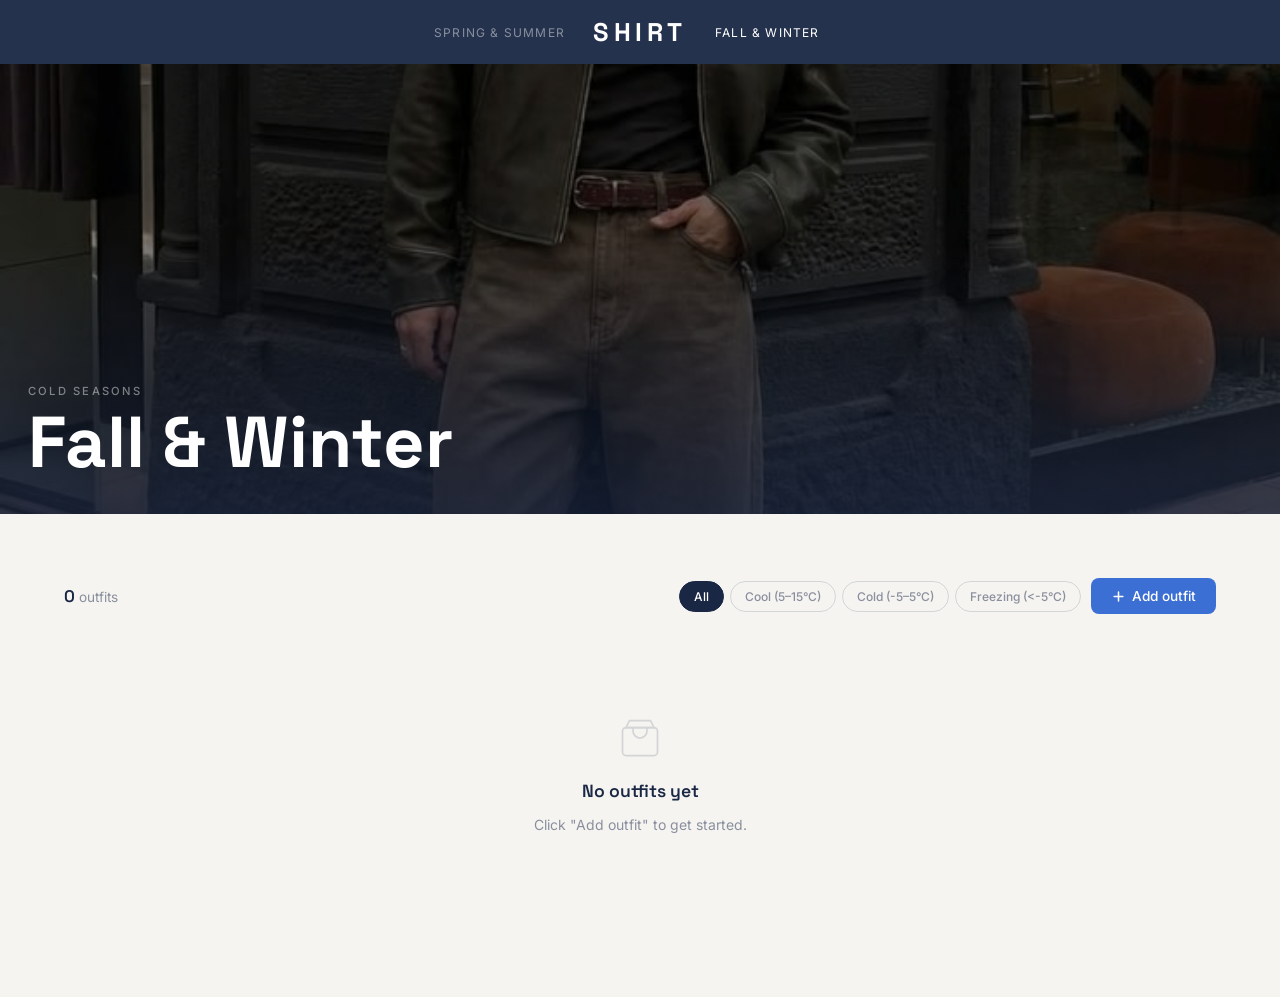
==== pages/cold-seasons.html @ bda4deb5 "Replace description textarea with piece-by-piece bullet list Co-Authored-By: Claude Sonnet 4.6 <nore" ====
<!DOCTYPE html>
<html lang="en">
<head>
  <meta charset="UTF-8" />
  <meta name="viewport" content="width=device-width, initial-scale=1.0" />
  <title>Fall & Winter — SHIRT</title>
  <link rel="icon" type="image/svg+xml" href="data:image/svg+xml,<svg xmlns='http://www.w3.org/2000/svg' viewBox='0 0 64 64'><rect width='64' height='64' rx='12' fill='%231A2744'/><text x='32' y='46' font-family='Georgia,serif' font-size='38' font-weight='700' fill='white' text-anchor='middle'>S</text></svg>" />
  <link rel="preconnect" href="https://fonts.googleapis.com" />
  <link rel="preconnect" href="https://fonts.gstatic.com" crossorigin />
  <link href="https://fonts.googleapis.com/css2?family=Space+Grotesk:wght@400;500;600;700&family=Inter:wght@300;400;500&display=swap" rel="stylesheet" />
  <link rel="stylesheet" href="../assets/css/season.css" />
</head>
<body>

  <header class="header">
    <nav class="nav">
      <a href="warm-seasons.html">Spring & Summer</a>
    </nav>
    <a href="../index.html" class="logo">SHIRT</a>
    <nav class="nav">
      <a href="cold-seasons.html" class="active">Fall & Winter</a>
    </nav>
  </header>

  <section class="page-hero">
    <div class="page-hero-bg" style="background-image: url('../assets/img/fall-banner.jpg')"></div>
    <div class="page-hero-content">
      <span class="season-eyebrow">Cold Seasons</span>
      <h1>Fall & Winter</h1>
    </div>
  </section>

  <main class="page-main">
    <div class="toolbar">
      <div class="outfit-count"><span id="outfit-count">0</span> outfits</div>
      <div class="toolbar-right">
        <div class="filter-bar">
          <button class="filter-btn active" data-filter="all">All</button>
          <button class="filter-btn" data-filter="cool">Cool (5–15°C)</button>
          <button class="filter-btn" data-filter="cold">Cold (-5–5°C)</button>
          <button class="filter-btn" data-filter="freezing">Freezing (&lt;-5°C)</button>
        </div>
        <button class="btn-add" onclick="openModal()">
          <svg viewBox="0 0 24 24" fill="none" stroke="currentColor" stroke-width="2.5" stroke-linecap="round"><path d="M12 5v14M5 12h14"/></svg>
          Add outfit
        </button>
      </div>
    </div>

    <div class="outfit-grid" id="outfit-grid"></div>
  </main>

  <!-- MODAL -->
  <div class="modal-overlay" id="modal-overlay">
    <div class="modal">
      <div class="modal-header">
        <h2 class="modal-title">New outfit</h2>
        <button class="modal-close" onclick="closeModal()">
          <svg viewBox="0 0 24 24" fill="none" stroke="currentColor" stroke-width="2" stroke-linecap="round"><path d="M18 6L6 18M6 6l12 12"/></svg>
        </button>
      </div>
      <form id="outfit-form">
        <div class="form-group">
          <label>Photo</label>
          <div class="img-upload" id="img-upload">
            <input type="file" id="img-input" accept="image/*" />
            <svg viewBox="0 0 24 24" fill="none" stroke="currentColor" stroke-width="1.5"><path d="M21 15v4a2 2 0 01-2 2H5a2 2 0 01-2-2v-4M17 8l-5-5-5 5M12 3v12"/></svg>
            <span>Click to upload a photo</span>
            <img id="img-preview" style="display:none" />
          </div>
        </div>
        <div class="form-group">
          <label>Name</label>
          <input type="text" name="name" placeholder="e.g. Cozy winter layer" required />
        </div>
        <div class="form-row">
          <div class="form-group">
            <label>Weather</label>
            <select name="weather">
              <option value="cool">Cool (5–15°C)</option>
              <option value="cold" selected>Cold (-5–5°C)</option>
              <option value="freezing">Freezing (&lt;-5°C)</option>
            </select>
          </div>
          <div class="form-group">
            <label>Tags</label>
            <input type="text" name="tags" placeholder="layered, wool, dark…" />
          </div>
        </div>
        <div class="form-group">
          <label>Pieces</label>
          <div class="pieces-input">
            <div id="pieces-list" class="pieces-list"></div>
            <div class="pieces-add-row">
              <input type="text" id="piece-input" placeholder="White jersey, blue jeans…" autocomplete="off" />
              <button type="button" id="piece-add-btn">+</button>
            </div>
          </div>
        </div>
        <div class="modal-footer">
          <button type="button" class="btn-cancel" onclick="closeModal()">Cancel</button>
          <button type="submit" class="btn-save">Save outfit</button>
        </div>
      </form>
    </div>
  </div>

  <script>const SEASON_KEY = 'shirt_cold'; const SEASON_NAME = 'Fall & Winter';</script>
  <script src="../assets/js/season.js"></script>
</body>
</html>
---- assets/css/season.css ----
/* ─── SEASON PAGE ─────────────────────────────────────────── */
*, *::before, *::after { box-sizing: border-box; margin: 0; padding: 0; }

:root {
  --navy:   #1A2744;
  --cream:  #F5F4F0;
  --accent: #3B6FD4;
  --muted:  #8A8F9E;
}

html { scroll-behavior: smooth; }

body {
  font-family: 'Inter', sans-serif;
  background: var(--cream);
  color: var(--navy);
  min-height: 100vh;
}

/* ─── HEADER ──────────────────────────────────────────────── */
.header {
  position: fixed;
  top: 0; left: 0; right: 0;
  z-index: 100;
  height: 64px;
  display: flex;
  align-items: center;
  justify-content: center;
  padding: 0 20px;
  background: rgba(26,39,68,0.95);
  backdrop-filter: blur(12px);
}

.logo {
  font-family: 'Space Grotesk', sans-serif;
  font-weight: 700;
  font-size: 1.6rem;
  color: #fff;
  text-decoration: none;
  letter-spacing: 0.18em;
  flex-shrink: 0;
  transition: letter-spacing 0.4s ease;
}

.logo:hover { letter-spacing: 0.26em; }

.nav {
  display: flex;
  align-items: center;
  gap: 24px;
  flex: 1;
  overflow: hidden;
}

.nav:first-of-type { justify-content: flex-end; padding-right: 28px; }
.nav:last-of-type  { justify-content: flex-start; padding-left: 28px; }

.nav a {
  font-size: 0.75rem;
  font-weight: 400;
  letter-spacing: 0.1em;
  text-transform: uppercase;
  color: rgba(255,255,255,0.45);
  text-decoration: none;
  white-space: nowrap;
  transition: color 0.25s;
}

.nav a:hover,
.nav a.active { color: #fff; }

/* ─── HERO BANNER ─────────────────────────────────────────── */
.page-hero {
  height: 50vh;
  min-height: 260px;
  margin-top: 64px;
  position: relative;
  display: flex;
  align-items: flex-end;
  padding: 36px 28px;
  overflow: hidden;
}

.page-hero-bg {
  position: absolute;
  inset: 0;
  background-size: cover;
  background-position: center;
  filter: brightness(0.5);
}

.page-hero::after {
  content: '';
  position: absolute;
  inset: 0;
  background: linear-gradient(to top, rgba(26,39,68,0.65) 0%, transparent 60%);
}

.page-hero-content { position: relative; z-index: 2; }

.season-eyebrow {
  display: block;
  font-size: 0.7rem;
  font-weight: 500;
  letter-spacing: 0.2em;
  text-transform: uppercase;
  color: rgba(255,255,255,0.45);
  margin-bottom: 8px;
}

.page-hero h1 {
  font-family: 'Space Grotesk', sans-serif;
  font-size: clamp(2.4rem, 6vw, 4.5rem);
  font-weight: 700;
  color: #fff;
  line-height: 1;
}

/* ─── MAIN CONTENT ────────────────────────────────────────── */
.page-main {
  max-width: 1360px;
  margin: 0 auto;
  padding: 48px 28px 80px;
}

/* ─── TOOLBAR ─────────────────────────────────────────────── */
.toolbar {
  display: flex;
  align-items: center;
  justify-content: space-between;
  flex-wrap: wrap;
  gap: 12px;
  margin-bottom: 32px;
}

.outfit-count {
  font-size: 0.85rem;
  color: var(--muted);
}

.outfit-count span {
  font-family: 'Space Grotesk', sans-serif;
  font-size: 1.05rem;
  font-weight: 600;
  color: var(--navy);
}

.toolbar-right {
  display: flex;
  align-items: center;
  gap: 10px;
  flex-wrap: wrap;
}

.filter-bar {
  display: flex;
  gap: 6px;
  flex-wrap: wrap;
}

.filter-btn {
  font-family: 'Inter', sans-serif;
  font-size: 0.75rem;
  font-weight: 500;
  padding: 7px 14px;
  border-radius: 999px;
  border: 1px solid rgba(26,39,68,0.15);
  background: transparent;
  color: var(--muted);
  cursor: pointer;
  white-space: nowrap;
  transition: all 0.2s;
}

.filter-btn:hover  { border-color: var(--navy); color: var(--navy); }
.filter-btn.active { background: var(--navy); color: #fff; border-color: var(--navy); }

.btn-add {
  display: flex;
  align-items: center;
  gap: 6px;
  font-family: 'Inter', sans-serif;
  font-size: 0.85rem;
  font-weight: 500;
  padding: 10px 20px;
  border-radius: 8px;
  border: none;
  background: var(--accent);
  color: #fff;
  cursor: pointer;
  white-space: nowrap;
  transition: background 0.2s, transform 0.2s;
}

.btn-add:hover { background: #2d59be; transform: translateY(-1px); }
.btn-add svg { width: 15px; height: 15px; flex-shrink: 0; }

/* ─── OUTFIT GRID ─────────────────────────────────────────── */
.outfit-grid {
  display: grid;
  grid-template-columns: repeat(auto-fill, minmax(240px, 1fr));
  gap: 20px;
}

.outfit-card {
  background: #fff;
  border-radius: 14px;
  overflow: hidden;
  border: 1px solid rgba(26,39,68,0.07);
  transition: transform 0.3s, box-shadow 0.3s;
  position: relative;
}

@media (hover: hover) {
  .outfit-card:hover {
    transform: translateY(-5px);
    box-shadow: 0 16px 40px rgba(26,39,68,0.1);
  }
  .outfit-card:hover .outfit-actions { opacity: 1; }
}

.outfit-img {
  width: 100%;
  display: block;
}

@media (min-width: 640px) {
  .outfit-img {
    aspect-ratio: 3/4;
    object-fit: cover;
    object-position: top;
  }
}

.outfit-img-placeholder {
  width: 100%;
  aspect-ratio: 3/4;
  background: linear-gradient(135deg, #f0eff0 0%, #e4e3df 100%);
  display: flex;
  align-items: center;
  justify-content: center;
  color: #c5c4c0;
}

.outfit-img-placeholder svg { width: 44px; height: 44px; }

.outfit-body { padding: 16px; }

.outfit-name {
  font-family: 'Space Grotesk', sans-serif;
  font-size: 0.95rem;
  font-weight: 600;
  color: var(--navy);
  margin-bottom: 6px;
  white-space: nowrap;
  overflow: hidden;
  text-overflow: ellipsis;
}

.outfit-meta {
  display: flex;
  align-items: center;
  margin-bottom: 10px;
}

.outfit-weather {
  display: flex;
  align-items: center;
  gap: 4px;
  font-size: 0.75rem;
  color: var(--muted);
}

.outfit-weather svg { width: 13px; height: 13px; flex-shrink: 0; }

.outfit-tags {
  display: flex;
  flex-wrap: wrap;
  gap: 5px;
}

.tag {
  font-size: 0.68rem;
  font-weight: 500;
  padding: 3px 9px;
  border-radius: 999px;
  background: var(--cream);
  color: var(--muted);
  border: 1px solid rgba(26,39,68,0.08);
}

/* delete button — always visible on touch, hover-only on desktop */
.outfit-actions {
  position: absolute;
  top: 10px;
  right: 10px;
  display: flex;
  gap: 6px;
  opacity: 1;           /* always visible on touch */
}

@media (hover: hover) {
  .outfit-actions { opacity: 0; transition: opacity 0.2s; }
}

.action-btn {
  width: 30px;
  height: 30px;
  border-radius: 8px;
  border: none;
  display: flex;
  align-items: center;
  justify-content: center;
  cursor: pointer;
}

.action-btn.edit   { background: rgba(255,255,255,0.88); color: var(--navy); }
.action-btn.delete { background: rgba(210,40,40,0.88);  color: #fff; }
.action-btn svg { width: 13px; height: 13px; }

/* ─── EMPTY STATE ─────────────────────────────────────────── */
.empty-state {
  grid-column: 1 / -1;
  display: flex;
  flex-direction: column;
  align-items: center;
  gap: 14px;
  padding: 64px 24px;
  color: var(--muted);
  text-align: center;
}

.empty-state svg { width: 56px; height: 56px; opacity: 0.3; }

.empty-state h3 {
  font-family: 'Space Grotesk', sans-serif;
  font-size: 1.1rem;
  font-weight: 600;
  color: var(--navy);
}

.empty-state p { font-size: 0.875rem; }

/* ─── MODAL ───────────────────────────────────────────────── */
.modal-overlay {
  position: fixed;
  inset: 0;
  background: rgba(10,16,32,0.55);
  backdrop-filter: blur(6px);
  z-index: 200;
  display: flex;
  align-items: flex-end;        /* bottom sheet on mobile */
  justify-content: center;
  opacity: 0;
  pointer-events: none;
  transition: opacity 0.3s;
}

.modal-overlay.open {
  opacity: 1;
  pointer-events: all;
}

.modal {
  background: #fff;
  border-radius: 20px 20px 0 0;
  width: 100%;
  max-height: 92dvh;
  overflow-y: auto;
  padding: 28px 20px 36px;
  transform: translateY(24px);
  transition: transform 0.35s cubic-bezier(0.4,0,0.2,1);
}

.modal-overlay.open .modal { transform: translateY(0); }

/* pull handle */
.modal::before {
  content: '';
  display: block;
  width: 36px;
  height: 4px;
  border-radius: 2px;
  background: rgba(26,39,68,0.12);
  margin: 0 auto 24px;
}

.modal-header {
  display: flex;
  align-items: center;
  justify-content: space-between;
  margin-bottom: 24px;
}

.modal-title {
  font-family: 'Space Grotesk', sans-serif;
  font-size: 1.3rem;
  font-weight: 700;
  color: var(--navy);
}

.modal-close {
  width: 34px;
  height: 34px;
  border-radius: 8px;
  border: 1px solid rgba(26,39,68,0.1);
  background: transparent;
  display: flex;
  align-items: center;
  justify-content: center;
  cursor: pointer;
  color: var(--muted);
  flex-shrink: 0;
}

.form-group { margin-bottom: 18px; }

.form-group label {
  display: block;
  font-size: 0.75rem;
  font-weight: 500;
  letter-spacing: 0.07em;
  text-transform: uppercase;
  color: var(--muted);
  margin-bottom: 7px;
}

.form-group input,
.form-group select,
.form-group textarea {
  width: 100%;
  font-family: 'Inter', sans-serif;
  font-size: 1rem;     /* 16px — prevent iOS zoom */
  color: var(--navy);
  background: var(--cream);
  border: 1px solid rgba(26,39,68,0.12);
  border-radius: 10px;
  padding: 12px 14px;
  outline: none;
  transition: border-color 0.2s;
  -webkit-appearance: none;
}

.form-group input:focus,
.form-group select:focus,
.form-group textarea:focus { border-color: var(--accent); }

.form-group textarea { resize: vertical; min-height: 72px; }

.img-upload {
  width: 80%;
  margin: 0 auto;
  aspect-ratio: 3/4;
  border: 2px dashed rgba(26,39,68,0.15);
  border-radius: 12px;
  display: flex;
  flex-direction: column;
  align-items: center;
  justify-content: center;
  gap: 8px;
  cursor: pointer;
  position: relative;
  overflow: hidden;
  background: var(--cream);
}

.img-upload input { position: absolute; inset: 0; opacity: 0; cursor: pointer; }
.img-upload svg   { width: 28px; height: 28px; color: var(--muted); }
.img-upload span  { font-size: 0.82rem; color: var(--muted); }

.img-upload img {
  position: absolute;
  inset: 0;
  width: 100%;
  height: 100%;
  object-fit: cover;
}

/* ─── PIECES INPUT ────────────────────────────────────────── */
.pieces-input {
  border: 1px solid rgba(26,39,68,0.12);
  border-radius: 10px;
  background: var(--cream);
  padding: 10px 12px;
}

.pieces-list { display: flex; flex-direction: column; gap: 4px; margin-bottom: 8px; }

.piece-item {
  display: flex;
  align-items: center;
  gap: 8px;
  font-size: 0.88rem;
  color: var(--navy);
}

.piece-bullet { color: var(--muted); flex-shrink: 0; }
.piece-text   { flex: 1; }

.piece-remove {
  background: none;
  border: none;
  color: var(--muted);
  cursor: pointer;
  font-size: 1rem;
  line-height: 1;
  padding: 0 2px;
  flex-shrink: 0;
}

.piece-remove:hover { color: #d22828; }

.pieces-add-row {
  display: flex;
  gap: 8px;
}

.pieces-add-row input {
  flex: 1;
  font-family: 'Inter', sans-serif;
  font-size: 0.9rem;
  color: var(--navy);
  background: transparent;
  border: none;
  outline: none;
  padding: 4px 0;
}

.pieces-add-row input::placeholder { color: var(--muted); }

#piece-add-btn {
  width: 28px;
  height: 28px;
  border-radius: 6px;
  border: none;
  background: var(--accent);
  color: #fff;
  font-size: 1.2rem;
  line-height: 1;
  cursor: pointer;
  flex-shrink: 0;
  display: flex;
  align-items: center;
  justify-content: center;
}

/* ─── PIECES LIST ON CARD ─────────────────────────────────── */
.piece-list {
  list-style: none;
  margin-top: 10px;
  display: flex;
  flex-direction: column;
  gap: 3px;
}

.piece-list li {
  font-size: 0.78rem;
  color: var(--muted);
  padding-left: 12px;
  position: relative;
  line-height: 1.4;
}

.piece-list li::before {
  content: '—';
  position: absolute;
  left: 0;
  color: rgba(26,39,68,0.25);
}

.form-row { display: grid; grid-template-columns: 1fr 1fr; gap: 14px; }

.modal-footer {
  display: flex;
  gap: 10px;
  margin-top: 24px;
}

.btn-cancel {
  flex: 1;
  font-family: 'Inter', sans-serif;
  font-size: 0.9rem;
  font-weight: 500;
  padding: 13px;
  border-radius: 10px;
  border: 1px solid rgba(26,39,68,0.15);
  background: transparent;
  color: var(--muted);
  cursor: pointer;
}

.btn-save {
  flex: 2;
  font-family: 'Inter', sans-serif;
  font-size: 0.9rem;
  font-weight: 500;
  padding: 13px;
  border-radius: 10px;
  border: none;
  background: var(--accent);
  color: #fff;
  cursor: pointer;
  transition: background 0.2s;
}

.btn-save:hover { background: #2d59be; }

/* ─── TABLET & DESKTOP ────────────────────────────────────── */
@media (min-width: 640px) {
  .page-main { padding: 56px 48px 100px; }

  .modal-overlay { align-items: center; }

  .modal {
    border-radius: 20px;
    max-width: 500px;
    padding: 36px;
    max-height: 90vh;
  }

  .modal::before { display: none; }

  .form-row { gap: 16px; }

  .btn-cancel, .btn-save { flex: none; padding: 12px 24px; }
  .btn-save { padding: 12px 32px; }
  .modal-footer { justify-content: flex-end; }
}

@media (min-width: 1024px) {
  .page-main { padding: 64px 64px 100px; }
  .outfit-grid { gap: 24px; }
}

/* ─── SMALL PHONES ────────────────────────────────────────── */
@media (max-width: 400px) {
  .nav { display: none; }
  .toolbar-right { width: 100%; }
  .btn-add { width: 100%; justify-content: center; }
  .form-row { grid-template-columns: 1fr; }
}
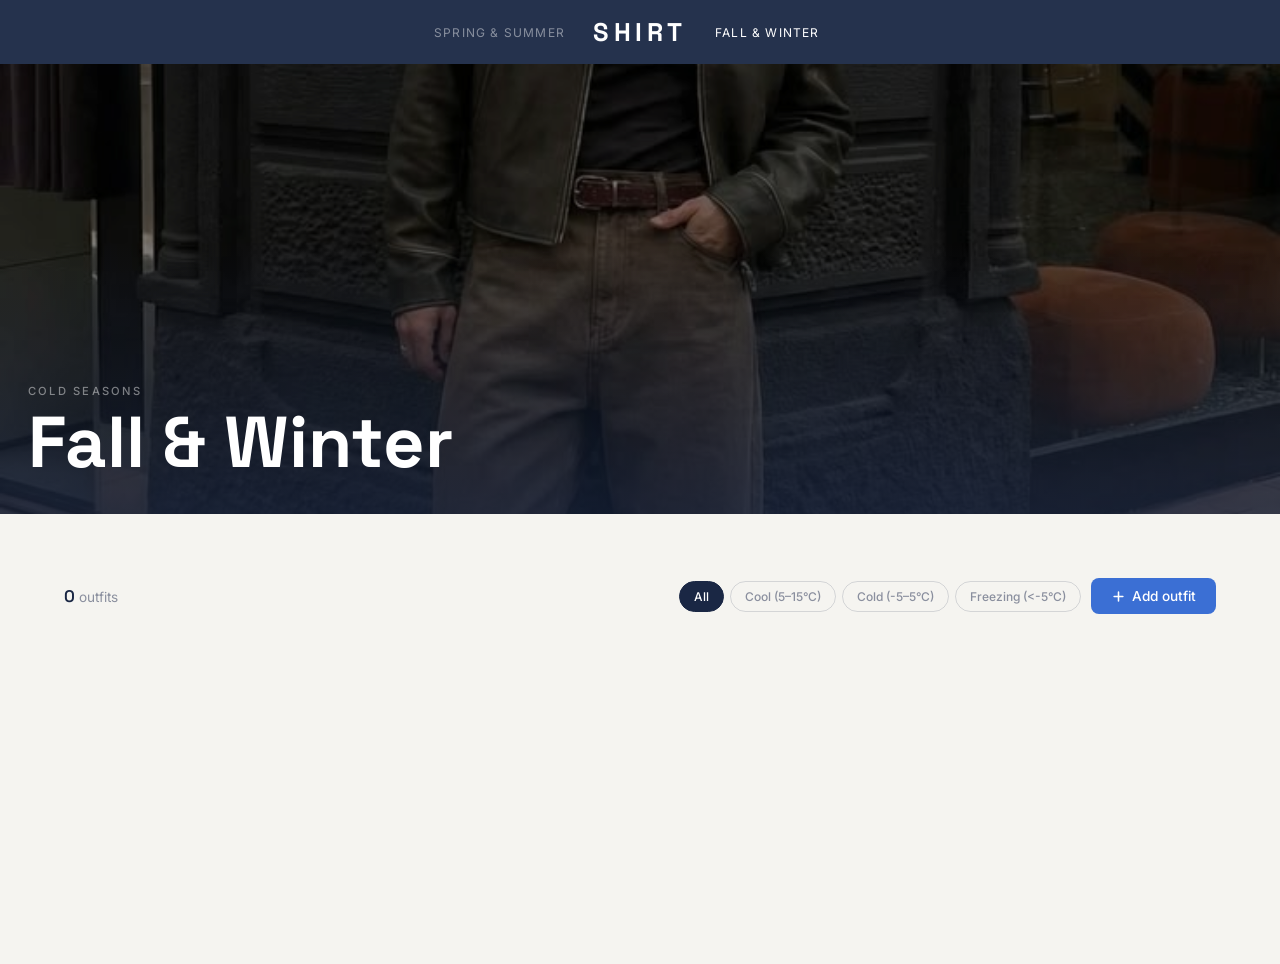
==== commit 197b5d62: "Migrate storage from localStorage to Supabase cloud database Co-Authored-By: Claude Sonnet 4.6 <nore" ====
--- a/pages/cold-seasons.html
+++ b/pages/cold-seasons.html
@@ -9,6 +9,7 @@
   <link rel="preconnect" href="https://fonts.gstatic.com" crossorigin />
   <link href="https://fonts.googleapis.com/css2?family=Space+Grotesk:wght@400;500;600;700&family=Inter:wght@300;400;500&display=swap" rel="stylesheet" />
   <link rel="stylesheet" href="../assets/css/season.css" />
+  <script src="https://cdn.jsdelivr.net/npm/@supabase/supabase-js@2/dist/umd/supabase.min.js"></script>
 </head>
 <body>
 
@@ -105,6 +106,11 @@
     </div>
   </div>
 
+  <div id="lightbox" class="lightbox-overlay" onclick="closeLightbox()">
+    <button class="lightbox-close" onclick="closeLightbox()">✕</button>
+    <img id="lightbox-img" class="lightbox-img" src="" alt="" onclick="event.stopPropagation()" />
+  </div>
+
   <script>const SEASON_KEY = 'shirt_cold'; const SEASON_NAME = 'Fall & Winter';</script>
   <script src="../assets/js/season.js"></script>
 </body>
--- a/assets/css/season.css
+++ b/assets/css/season.css
@@ -632,6 +632,60 @@
   .outfit-grid { gap: 24px; }
 }
 
+/* ─── LIGHTBOX ────────────────────────────────────────────── */
+.lightbox-overlay {
+  position: fixed;
+  inset: 0;
+  z-index: 300;
+  background: rgba(0,0,0,0.92);
+  display: flex;
+  align-items: center;
+  justify-content: center;
+  opacity: 0;
+  pointer-events: none;
+  transition: opacity 0.25s;
+}
+
+.lightbox-overlay.open {
+  opacity: 1;
+  pointer-events: all;
+}
+
+.lightbox-img {
+  max-width: 92vw;
+  max-height: 92dvh;
+  object-fit: contain;
+  border-radius: 8px;
+  cursor: zoom-in;
+  transition: transform 0.2s;
+  transform-origin: center center;
+  user-select: none;
+}
+
+.lightbox-img.zoomed {
+  cursor: zoom-out;
+}
+
+.lightbox-close {
+  position: absolute;
+  top: 16px;
+  right: 16px;
+  width: 38px;
+  height: 38px;
+  border-radius: 50%;
+  border: none;
+  background: rgba(255,255,255,0.15);
+  color: #fff;
+  font-size: 1rem;
+  cursor: pointer;
+  display: flex;
+  align-items: center;
+  justify-content: center;
+  backdrop-filter: blur(4px);
+}
+
+.outfit-img { cursor: zoom-in; }
+
 /* ─── SMALL PHONES ────────────────────────────────────────── */
 @media (max-width: 400px) {
   .nav { display: none; }
